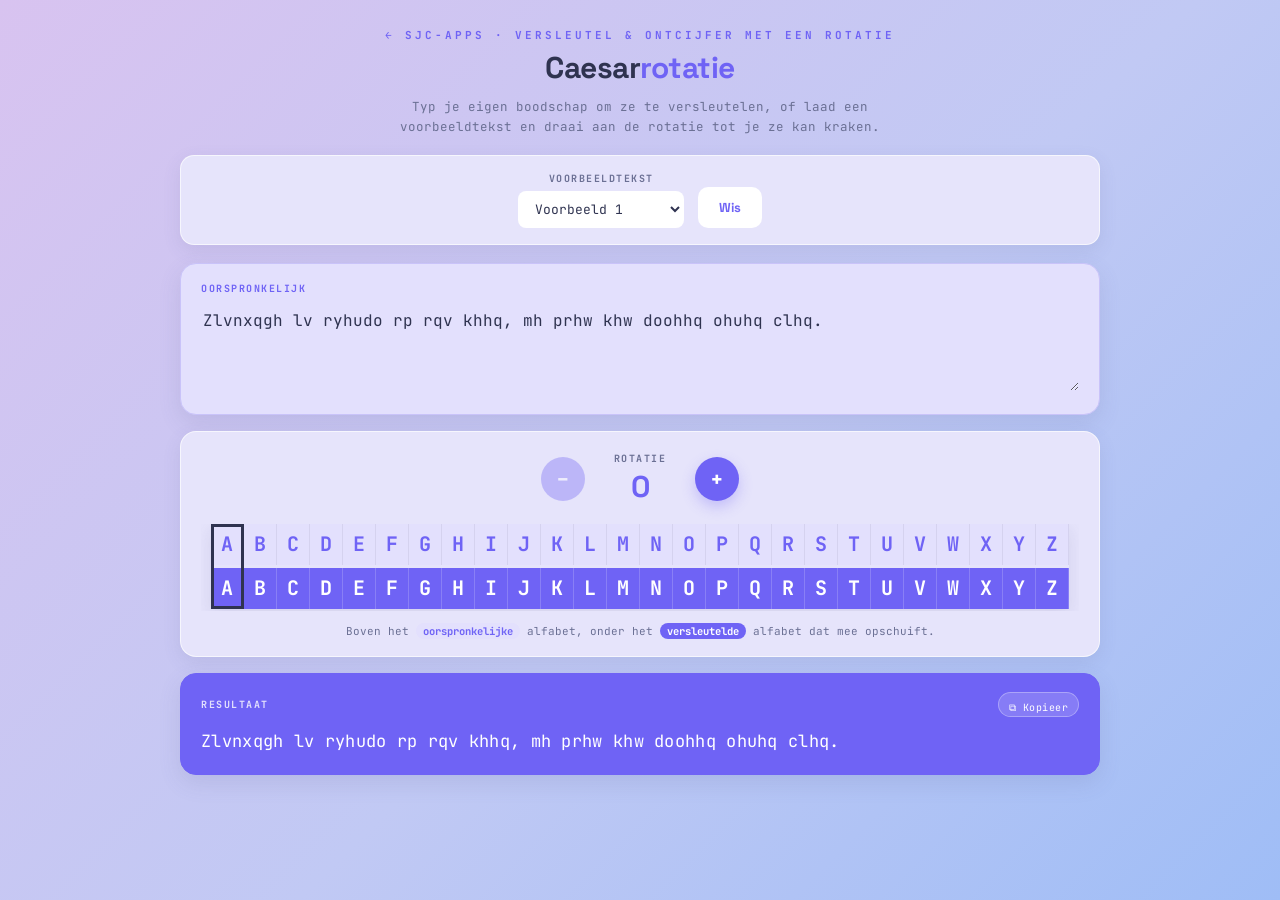
==== caesarrotatie/index.html @ 5bc73fb8 "Added caesar rot" ====
<!DOCTYPE html>
<html lang="nl">
<head>
<meta charset="UTF-8">
<meta name="viewport" content="width=device-width, initial-scale=1.0">
<title>Caesarrotatie</title>
<link rel="stylesheet" href="../shared/base.css">
<link rel="stylesheet" href="style.css">
</head>
<body>

<div class="wrap">
  <div class="masthead">
    <div class="eyebrow"><a href="../" style="color:inherit; text-decoration:none;">← sjc-apps</a> · versleutel & ontcijfer met een rotatie</div>
    <h1>Caesar<span class="sup">rotatie</span></h1>
    <p class="intro">Typ je eigen boodschap om ze te versleutelen, of laad een voorbeeldtekst en draai aan de rotatie tot je ze kan kraken.</p>
  </div>

  <div class="controls">
    <div class="control-group">
      <label for="preset-select">Voorbeeldtekst</label>
      <select id="preset-select"></select>
    </div>
    <button class="secondary" id="clear-btn">Wis</button>
  </div>

  <div class="text-panel input-panel">
    <div class="panel-label">
      <label for="input-text">Oorspronkelijk</label>
    </div>
    <textarea id="input-text" class="panel-input" rows="3" spellcheck="false"></textarea>
  </div>

  <div class="rotation-panel">
    <div class="rotation-control">
      <button class="step-btn" id="rot-minus" aria-label="Verminder rotatie">−</button>
      <div class="rotation-readout">
        <span class="label">Rotatie</span>
        <span class="rotation-value" id="rot-value">0</span>
      </div>
      <button class="step-btn" id="rot-plus" aria-label="Verhoog rotatie">+</button>
    </div>

    <div class="ring-wrap" id="ring-wrap">
      <div class="ring-inner">
        <div class="ring-rows">
          <div class="ring-top" id="ring-top"></div>
          <div class="ring-bottom-viewport">
            <div class="ring-bottom-strip" id="ring-bottom-strip"></div>
          </div>
        </div>
        <div class="anchor-frame"></div>
      </div>
    </div>
    <p class="ring-caption">Boven het <span class="tag tag-p1">oorspronkelijke</span> alfabet, onder het <span class="tag tag-p2">versleutelde</span> alfabet dat mee opschuift.</p>
  </div>

  <div class="text-panel result-panel">
    <div class="panel-label">
      Resultaat
      <button class="copy-btn" id="copy-btn" title="Kopieer resultaat">⧉ Kopieer</button>
    </div>
    <div class="panel-text" id="result-text"></div>
  </div>
</div>

<script>
(function(){
  const PRESETS = [
    { text: "Wiskunde is overal om ons heen, je moet het alleen leren zien.", key: 3 },
    { text: "Julius Caesar gebruikte deze versleuteling om berichten naar zijn generaals te sturen.", key: 7 },
    { text: "Het Sint-Jozefscollege in Aalst bestaat al meer dan honderd jaar.", key: 11 },
    { text: "Een goede sleutel onthoud je, een goed wachtwoord verzin je.", key: 5 },
    { text: "Elke letter van het alfabet schuift een vast aantal plaatsen op.", key: 9 },
    { text: "Met vijfentwintig mogelijke sleutels kraak je deze code met wat geduld.", key: 15 },
    { text: "Informatica en wiskunde gaan vaak hand in hand.", key: 2 },
    { text: "Als je dit kan lezen, heb je de juiste rotatie gevonden. Knap gedaan!", key: 20 }
  ];

  const presetSelect = document.getElementById('preset-select');
  const clearBtn = document.getElementById('clear-btn');
  const inputText = document.getElementById('input-text');
  const resultText = document.getElementById('result-text');
  const rotValue = document.getElementById('rot-value');
  const rotMinus = document.getElementById('rot-minus');
  const rotPlus = document.getElementById('rot-plus');
  const ringTop = document.getElementById('ring-top');
  const ringBottomStrip = document.getElementById('ring-bottom-strip');
  const copyBtn = document.getElementById('copy-btn');

  let rotation = 0;
  let currentPresetIndex = -1;

  function caesarShift(text, shift){
    const s = ((shift % 26) + 26) % 26;
    return text.replace(/[a-zA-Z]/g, (ch) => {
      const base = ch === ch.toUpperCase() ? 65 : 97;
      return String.fromCharCode((ch.charCodeAt(0) - base + s) % 26 + base);
    });
  }

  function buildRing(){
    ringTop.innerHTML = '';
    for (let i = 0; i < 26; i++){
      const cell = document.createElement('div');
      cell.className = 'ring-cell';
      cell.textContent = String.fromCharCode(65 + i);
      ringTop.appendChild(cell);
    }

    ringBottomStrip.innerHTML = '';
    for (let i = 0; i < 78; i++){
      const cell = document.createElement('div');
      cell.className = 'ring-cell';
      cell.textContent = String.fromCharCode(65 + (i % 26));
      ringBottomStrip.appendChild(cell);
    }
  }

  function populateSelect(){
    presetSelect.innerHTML = '';
    const placeholder = document.createElement('option');
    placeholder.value = -1;
    placeholder.textContent = '— eigen tekst —';
    presetSelect.appendChild(placeholder);
    PRESETS.forEach((_, i) => {
      const opt = document.createElement('option');
      opt.value = i;
      opt.textContent = `Voorbeeld ${i + 1}`;
      presetSelect.appendChild(opt);
    });
  }

  function updateResult(){
    resultText.textContent = caesarShift(inputText.value, rotation);
  }

  function setRotation(n){
    rotation = Math.max(0, Math.min(25, n));
    rotValue.textContent = rotation;
    document.documentElement.style.setProperty('--shift', rotation);
    rotMinus.disabled = rotation === 0;
    rotPlus.disabled = rotation === 25;
    updateResult();
  }

  function loadPreset(index){
    currentPresetIndex = index;
    inputText.value = caesarShift(PRESETS[index].text, PRESETS[index].key);
    presetSelect.value = index;
    setRotation(0);
  }

  presetSelect.addEventListener('change', () => {
    const v = parseInt(presetSelect.value, 10);
    if (v >= 0) loadPreset(v);
  });

  clearBtn.addEventListener('click', () => {
    inputText.value = '';
    currentPresetIndex = -1;
    presetSelect.value = -1;
    setRotation(0);
    inputText.focus();
  });

  inputText.addEventListener('input', () => {
    presetSelect.value = -1;
    currentPresetIndex = -1;
    updateResult();
  });

  rotMinus.addEventListener('click', () => setRotation(rotation - 1));
  rotPlus.addEventListener('click', () => setRotation(rotation + 1));

  document.getElementById('ring-wrap').addEventListener('wheel', (e) => {
    e.preventDefault();
    setRotation(rotation + (e.deltaY > 0 ? 1 : -1));
  }, { passive: false });

  copyBtn.addEventListener('click', () => {
    navigator.clipboard.writeText(resultText.textContent).then(() => {
      const original = copyBtn.textContent;
      copyBtn.textContent = '✓ Gekopieerd';
      setTimeout(() => { copyBtn.textContent = original; }, 1200);
    }).catch(() => {});
  });

  populateSelect();
  buildRing();
  loadPreset(0);
})();
</script>

</body>
</html>
---- shared/base.css ----
@import url('https://fonts.googleapis.com/css2?family=Space+Grotesk:wght@500;600;700&family=JetBrains+Mono:wght@400;500;700&display=swap');

:root{
  --bg-1: #d8c3f0;
  --bg-2: #c1c9f4;
  --bg-3: #9fbdf6;

  --panel: #e6e4fb;
  --panel-border: #ffffffaa;

  --tile: #ffffff;
  --tile-shadow: rgba(60, 66, 110, 0.16);
  --tile-text: #2f3350;

  --accent: #6f63f5;
  --accent-2: #8b7ff8;

  --p1: #6f63f5;
  --p1-soft: #e3e0fd;
  --p2: #ef8a3d;
  --p2-soft: #fde8d4;

  --correct: #55c793;
  --correct-bg: #d9f5e6;
  --wrong: #f0587a;
  --wrong-bg: #fcdfe6;
  --missed: #f0a93b;
  --missed-bg: #fdecd0;

  --text: #2f3350;
  --text-muted: #6b7094;
}

*{ box-sizing: border-box; }

html,body{
  margin:0;
  padding:0;
  min-height: 100vh;
  font-family: 'JetBrains Mono', monospace;
  color: var(--text);
}

body{
  display:flex;
  align-items:flex-start;
  justify-content:center;
  padding: 28px 14px;
  background: linear-gradient(135deg, var(--bg-1) 0%, var(--bg-2) 55%, var(--bg-3) 100%);
  background-attachment: fixed;
}

.wrap{
  width: 100%;
  max-width: 920px;
}

.masthead{ text-align:center; margin-bottom: 18px; }
.masthead .eyebrow{
  font-size: 11px; letter-spacing: 3px; color: var(--accent);
  text-transform: uppercase; margin-bottom: 6px; font-weight: 700;
}
.masthead h1{
  font-family: 'Space Grotesk', sans-serif; font-weight: 700;
  font-size: 30px; margin: 0; letter-spacing: -0.5px; color: var(--text);
}
.masthead h1 .sup{ color: var(--accent); }

.hud{
  display:flex;
  justify-content: center;
  align-items:center;
  gap: 28px;
  margin-bottom: 14px;
  padding: 12px 20px;
  background: var(--panel);
  border: 1px solid var(--panel-border);
  border-radius: 14px;
  box-shadow: 0 6px 18px rgba(90, 90, 150, 0.12);
  flex-wrap: wrap;
}
.hud-item{ display:flex; flex-direction:column; gap: 2px; align-items:center; }
.hud-item .label{ font-size: 10px; letter-spacing: 1.5px; text-transform: uppercase; color: var(--text-muted); }
.hud-item .value{ font-family:'Space Grotesk', sans-serif; font-size: 20px; font-weight: 700; }

.progress-dots{ display:grid; gap: 5px; margin-bottom: 14px; }
.progress-dots .pd{
  height: 8px; border-radius: 4px; background: #ffffff;
  border: 1px solid #d9d6f2; transition: background 0.2s, border-color 0.2s, transform 0.2s;
}
.progress-dots .pd.on,
.progress-dots .pd.done{ background: var(--correct); border-color: var(--correct); }
.progress-dots .pd.current{ background: var(--accent); border-color: var(--accent); transform: scaleY(1.3); }

.footer-row{
  display:flex; justify-content: center; align-items:center;
  margin-top: 14px; gap: 10px; text-align:center;
}
.hint{ font-size: 11px; color: var(--text-muted); line-height: 1.5; }

.overlay{
  position: fixed; inset: 0; background: rgba(60, 55, 100, 0.35); backdrop-filter: blur(2px);
  display:none; align-items:center; justify-content:center; padding: 20px; z-index: 10;
}
.overlay.show{ display:flex; }

.notice{
  position: fixed;
  top: 16px;
  left: 50%;
  transform: translateX(-50%) translateY(-16px);
  z-index: 15;
  width: calc(100% - 28px);
  max-width: 400px;
  opacity: 0;
  pointer-events: none;
  transition: opacity 0.3s, transform 0.3s;
}
.notice.show{
  opacity: 1;
  transform: translateX(-50%) translateY(0);
  pointer-events: auto;
}
.notice .card{
  padding: 20px 22px;
  box-shadow: 0 14px 34px rgba(60, 55, 100, 0.32);
}
.notice .card .icon{ font-size: 26px; margin-bottom: 2px; }
.notice .card h2{ font-size: 17px; margin-bottom: 5px; }
.notice .card p{ font-size: 12px; margin-bottom: 14px; }
.notice .card .stat-row{ margin-bottom: 14px; gap: 18px; }
.notice .card .stat .n{ font-size: 19px; }
.notice button.primary{ padding: 9px 20px; font-size: 13px; }

.card{
  background: #ffffff; border: 1px solid var(--panel-border); border-radius: 20px;
  padding: 32px 28px; max-width: 400px; width:100%; text-align:center;
  box-shadow: 0 20px 50px rgba(60, 55, 100, 0.28);
}
.card .icon{ font-family:'Space Grotesk', sans-serif; font-size: 38px; font-weight: 700; margin-bottom: 6px; }
.card.start .icon{ color: var(--accent); }
.card.over .icon{ color: var(--wrong); }
.card.win .icon{ color: var(--correct); }

.card h2{ font-family:'Space Grotesk', sans-serif; margin: 0 0 8px; font-size: 22px; }
.card p{ color: var(--text-muted); font-size: 13px; line-height: 1.6; margin: 0 0 20px; }
.card .stat-row{ display:flex; justify-content:center; gap: 22px; margin-bottom: 22px; }
.card .stat{ display:flex; flex-direction:column; gap: 2px; }
.card .stat .n{ font-family:'Space Grotesk', sans-serif; font-size: 24px; font-weight: 700; color: var(--accent); }
.card .stat .l{ font-size: 10px; letter-spacing: 1px; text-transform: uppercase; color: var(--text-muted); }

button.primary{
  font-family:'Space Grotesk', sans-serif; font-weight: 700; font-size: 14px;
  color: #ffffff; background: var(--accent); border: none; border-radius: 10px;
  padding: 12px 26px; cursor: pointer; transition: transform 0.1s, filter 0.15s;
  box-shadow: 0 8px 18px rgba(111, 99, 245, 0.35);
}
button.primary:hover{ filter: brightness(1.06); }
button.primary:active{ transform: scale(0.97); }

@media (prefers-reduced-motion: reduce){
  *{ animation-duration: 0.01ms !important; transition-duration: 0.01ms !important; }
}
---- caesarrotatie/style.css ----
.intro{
  font-size: 12.5px;
  color: var(--text-muted);
  line-height: 1.6;
  max-width: 480px;
  margin: 10px auto 0;
}

.controls{
  display:flex;
  gap: 14px;
  flex-wrap: wrap;
  justify-content: center;
  align-items: flex-end;
  margin-bottom: 18px;
  padding: 16px 20px;
  background: var(--panel);
  border: 1px solid var(--panel-border);
  border-radius: 14px;
  box-shadow: 0 6px 18px rgba(90, 90, 150, 0.12);
}

.control-group{ display:flex; flex-direction:column; gap: 6px; align-items:center; }
.control-group label{
  font-size: 10px; letter-spacing: 1.5px; text-transform: uppercase;
  color: var(--text-muted); font-weight: 700;
}

select#preset-select{
  padding: 8px 12px;
  border: 1px solid var(--panel-border);
  border-radius: 8px;
  font-family: 'JetBrains Mono', monospace;
  font-size: 13px;
  background: #ffffff;
  color: var(--text);
  cursor: pointer;
}

button.secondary{
  font-family:'Space Grotesk', sans-serif; font-weight: 700; font-size: 13px;
  color: var(--accent); background: #ffffff; border: 1px solid var(--panel-border);
  border-radius: 10px; padding: 11px 20px; cursor: pointer;
  transition: transform 0.1s, background 0.15s;
}
button.secondary:hover{ background: var(--panel); }
button.secondary:active{ transform: scale(0.97); }

.text-panel{
  background: #ffffff;
  border: 1px solid var(--panel-border);
  border-radius: 16px;
  padding: 18px 20px;
  margin-bottom: 16px;
  box-shadow: 0 8px 22px rgba(90, 90, 150, 0.14);
}

.text-panel.input-panel{
  background: var(--p1-soft);
  border-color: #c9c3f9;
}
.text-panel.input-panel .panel-label{ color: var(--p1); }

.text-panel.result-panel{
  background: var(--accent);
  border-color: var(--accent);
}
.text-panel.result-panel .panel-label{ color: #ffffffcc; }
.text-panel.result-panel .panel-text{ color: #ffffff; }

.panel-label{
  display:flex;
  align-items:center;
  justify-content: space-between;
  gap: 10px;
  flex-wrap: wrap;
  font-size: 10px;
  letter-spacing: 1.5px;
  text-transform: uppercase;
  color: var(--text-muted);
  font-weight: 700;
  margin-bottom: 10px;
}

.tag{
  text-transform: none;
  letter-spacing: 0;
  font-weight: 700;
  padding: 1px 7px;
  border-radius: 999px;
  font-size: 10.5px;
}
.tag-p1{ background: var(--p1-soft); color: var(--p1); }
.tag-p2{ background: var(--accent); color: #ffffff; }

.copy-btn{
  font-family: 'JetBrains Mono', monospace;
  font-size: 10px;
  letter-spacing: 0.5px;
  text-transform: none;
  color: var(--accent);
  background: var(--panel);
  border: 1px solid var(--panel-border);
  border-radius: 999px;
  padding: 8px 10px 2px 10px;
  cursor: pointer;
  transition: background 0.15s;
}
.copy-btn:hover{ background: #ffffff; }

.result-panel .copy-btn{
  color: #ffffff;
  background: rgba(255, 255, 255, 0.16);
  border-color: rgba(255, 255, 255, 0.3);
}
.result-panel .copy-btn:hover{ background: rgba(255, 255, 255, 0.26); }

.panel-input{
  width: 100%;
  border: none;
  outline: none;
  resize: vertical;
  font-family: 'JetBrains Mono', monospace;
  font-size: clamp(14px, 3.4vw, 16px);
  line-height: 1.7;
  color: var(--text);
  background: transparent;
}

.panel-text{
  font-family: 'JetBrains Mono', monospace;
  font-size: clamp(14px, 3.4vw, 17px);
  line-height: 1.7;
  letter-spacing: 0.3px;
  color: var(--text);
  word-wrap: break-word;
  min-height: 1.7em;
}

.rotation-panel{
  background: var(--panel);
  border: 1px solid var(--panel-border);
  border-radius: 16px;
  padding: 20px 20px 16px;
  margin-bottom: 16px;
  box-shadow: 0 6px 18px rgba(90, 90, 150, 0.12);
}

.rotation-control{
  display:flex;
  justify-content:center;
  align-items:center;
  gap: 20px;
  margin-bottom: 18px;
}

.rotation-readout{
  display:flex;
  flex-direction: column;
  align-items:center;
  gap: 2px;
  min-width: 70px;
}
.rotation-readout .label{
  font-size: 10px; letter-spacing: 1.5px; text-transform: uppercase;
  color: var(--text-muted); font-weight: 700;
}
.rotation-value{
  font-family: 'Space Grotesk', sans-serif;
  font-weight: 700;
  font-size: 30px;
  color: var(--accent);
}

.step-btn{
  flex: 0 0 auto;
  width: 44px;
  height: 44px;
  border-radius: 50%;
  border: none;
  background: var(--accent);
  color: #ffffff;
  font-family: 'Space Grotesk', sans-serif;
  font-weight: 700;
  font-size: 22px;
  cursor: pointer;
  box-shadow: 0 6px 14px rgba(111, 99, 245, 0.3);
  transition: transform 0.1s, filter 0.15s, opacity 0.15s;
}
.step-btn:hover:not(:disabled){ filter: brightness(1.06); }
.step-btn:active:not(:disabled){ transform: scale(0.93); }
.step-btn:disabled{ opacity: 0.35; cursor: default; box-shadow: none; }

.ring-wrap{
  --cell-w: clamp(24px, 5.2vw, 33px);
  --cell-h: clamp(30px, 6.2vw, 41px);
  --row-gap: 3px;
  overflow-x: auto;
  padding-bottom: 2px;
}

.ring-inner{
  position: relative;
  width: calc(26 * var(--cell-w));
  margin: 0 auto;
}

.ring-rows{
  box-shadow: 0 6px 16px rgba(90, 90, 150, 0.14);
}

.ring-top, .ring-bottom-viewport{
  display: flex;
  width: calc(26 * var(--cell-w));
}

.ring-top{ margin-bottom: var(--row-gap); }

.ring-bottom-viewport{ overflow: hidden; }

.ring-bottom-strip{
  display:flex;
  transform: translateX(calc(-1 * (26 + var(--shift, 0)) * var(--cell-w)));
  transition: transform 0.4s cubic-bezier(0.22, 1, 0.36, 1);
}

.ring-cell{
  flex: 0 0 auto;
  width: var(--cell-w);
  height: var(--cell-h);
  display:flex;
  align-items:center;
  justify-content:center;
  font-family: 'JetBrains Mono', monospace;
  font-weight: 700;
  font-size: clamp(14px, 3vw, 20px);
  border-right: 1px solid rgba(47, 51, 80, 0.08);
}

.ring-top .ring-cell{
  background: var(--p1-soft);
  color: var(--p1);
}

.ring-bottom-strip .ring-cell{
  background: var(--accent);
  color: #ffffff;
  border-right-color: rgba(255, 255, 255, 0.18);
}

.anchor-frame{
  position: absolute;
  left: 0;
  top: 0;
  width: var(--cell-w);
  height: calc(2 * var(--cell-h) + var(--row-gap));
  border: 3px solid var(--text);
  box-sizing: border-box;
  pointer-events: none;
  z-index: 3;
}

.ring-caption{
  text-align:center;
  font-size: 11px;
  color: var(--text-muted);
  line-height: 1.6;
  margin: 12px 4px 0;
}
.ring-caption strong{ color: var(--text); }

.footer-row{ margin-top: 4px; }
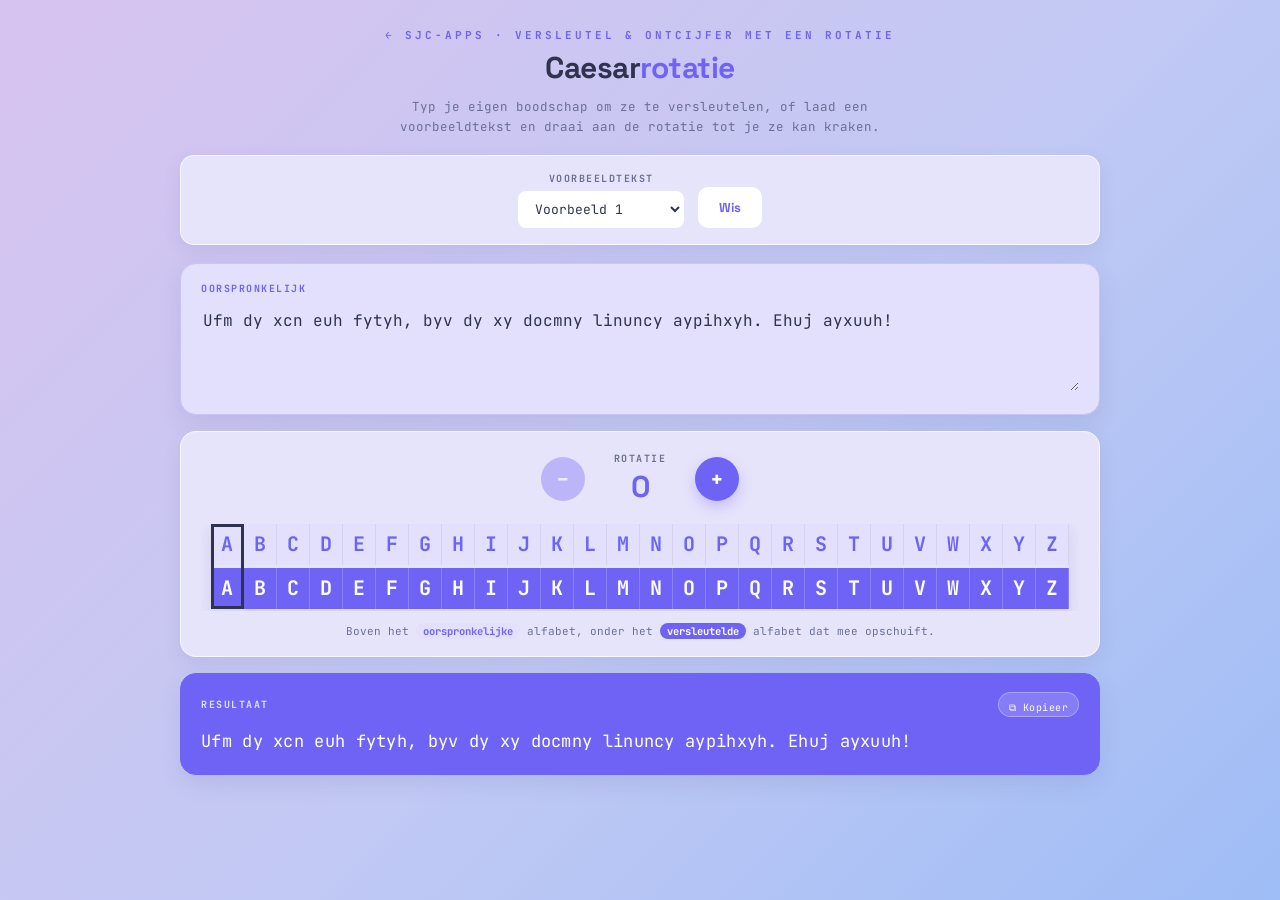
==== commit 5423f18c: "Update preset texts in Caesar rotation game" ====
--- a/caesarrotatie/index.html
+++ b/caesarrotatie/index.html
@@ -67,14 +67,14 @@
 <script>
 (function(){
   const PRESETS = [
-    { text: "Wiskunde is overal om ons heen, je moet het alleen leren zien.", key: 3 },
+    { text: "Als je dit kan lezen, heb je de juiste rotatie gevonden. Knap gedaan!", key: 20 },
+    { text: "De legioenen trekken onder volle maan naar de Donau.", key: 3 },
     { text: "Julius Caesar gebruikte deze versleuteling om berichten naar zijn generaals te sturen.", key: 7 },
-    { text: "Het Sint-Jozefscollege in Aalst bestaat al meer dan honderd jaar.", key: 11 },
+    { text: "Een envelop is verstuurd naar de derde kluis in het stadhuis.", key: 11 },
     { text: "Een goede sleutel onthoud je, een goed wachtwoord verzin je.", key: 5 },
-    { text: "Elke letter van het alfabet schuift een vast aantal plaatsen op.", key: 9 },
+    { text: "Afspraak op het bankje in het park was een spion met de plannen van het nieuwe wapensysteem. Laat hem niet ontspannen.", key: 9 },
     { text: "Met vijfentwintig mogelijke sleutels kraak je deze code met wat geduld.", key: 15 },
-    { text: "Informatica en wiskunde gaan vaak hand in hand.", key: 2 },
-    { text: "Als je dit kan lezen, heb je de juiste rotatie gevonden. Knap gedaan!", key: 20 }
+    { text: "Uw tweestapsverficatie code is ADF GKE, deze blijft een minuut geldig.", key: 2 }
   ];
 
   const presetSelect = document.getElementById('preset-select');
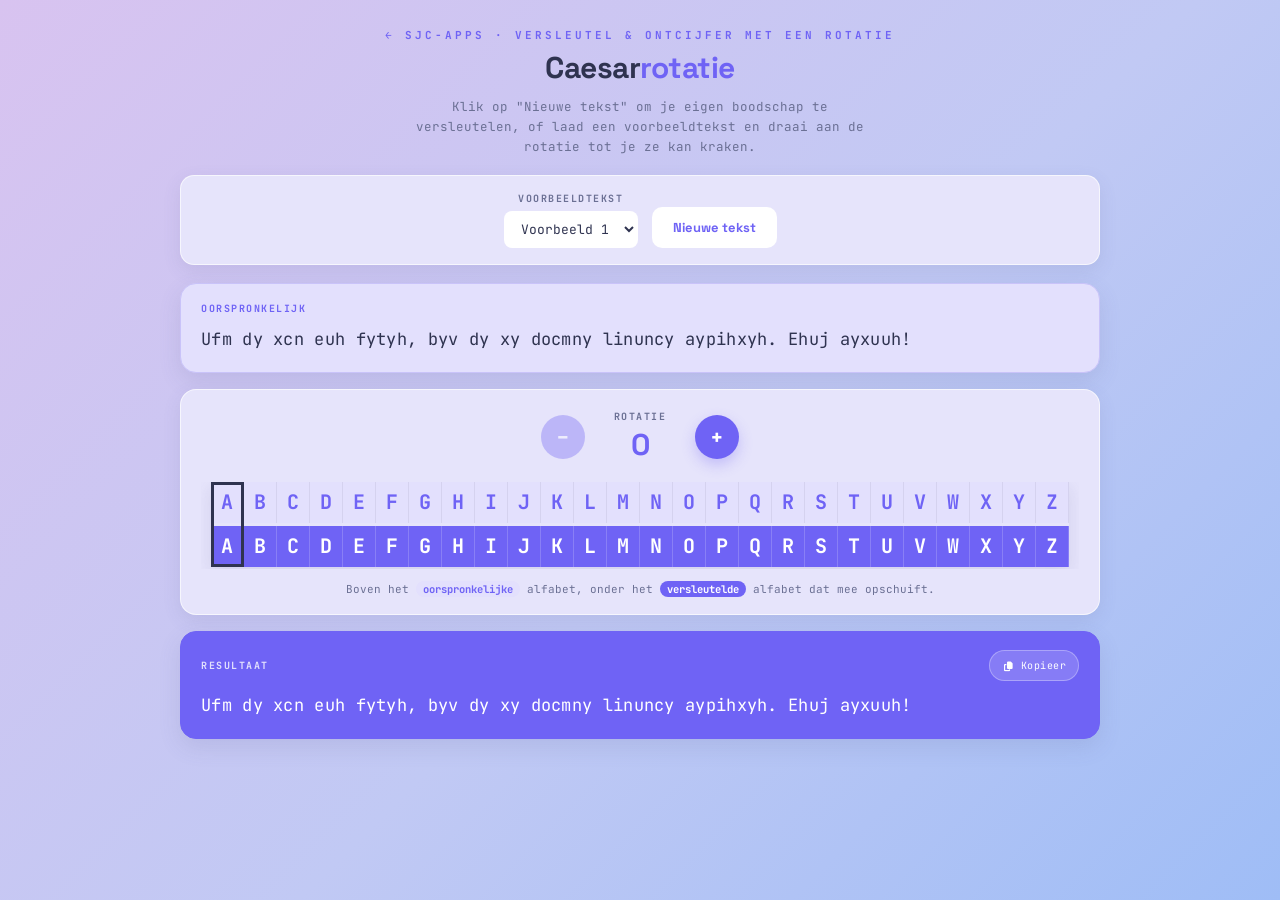
==== commit 8d240b9d: "Add custom text modal and update UI elements in Caesar rotation game" ====
--- a/caesarrotatie/index.html
+++ b/caesarrotatie/index.html
@@ -6,6 +6,7 @@
 <title>Caesarrotatie</title>
 <link rel="stylesheet" href="../shared/base.css">
 <link rel="stylesheet" href="style.css">
+<link rel="stylesheet" href="https://cdnjs.cloudflare.com/ajax/libs/font-awesome/6.5.2/css/all.min.css" crossorigin="anonymous" referrerpolicy="no-referrer">
 </head>
 <body>
 
@@ -13,7 +14,7 @@
   <div class="masthead">
     <div class="eyebrow"><a href="../" style="color:inherit; text-decoration:none;">← sjc-apps</a> · versleutel & ontcijfer met een rotatie</div>
     <h1>Caesar<span class="sup">rotatie</span></h1>
-    <p class="intro">Typ je eigen boodschap om ze te versleutelen, of laad een voorbeeldtekst en draai aan de rotatie tot je ze kan kraken.</p>
+    <p class="intro">Klik op "Nieuwe tekst" om je eigen boodschap te versleutelen, of laad een voorbeeldtekst en draai aan de rotatie tot je ze kan kraken.</p>
   </div>
 
   <div class="controls">
@@ -21,14 +22,12 @@
       <label for="preset-select">Voorbeeldtekst</label>
       <select id="preset-select"></select>
     </div>
-    <button class="secondary" id="clear-btn">Wis</button>
+    <button class="secondary" id="new-text-btn">Nieuwe tekst</button>
   </div>
 
   <div class="text-panel input-panel">
-    <div class="panel-label">
-      <label for="input-text">Oorspronkelijk</label>
-    </div>
-    <textarea id="input-text" class="panel-input" rows="3" spellcheck="false"></textarea>
+    <div class="panel-label">Oorspronkelijk</div>
+    <div class="panel-text" id="input-text"></div>
   </div>
 
   <div class="rotation-panel">
@@ -58,9 +57,22 @@
   <div class="text-panel result-panel">
     <div class="panel-label">
       Resultaat
-      <button class="copy-btn" id="copy-btn" title="Kopieer resultaat">⧉ Kopieer</button>
+      <button class="copy-btn" id="copy-btn" title="Kopieer resultaat"><i class="fa-solid fa-copy fa-fw" id="copy-icon"></i><span id="copy-label">Kopieer</span></button>
     </div>
     <div class="panel-text" id="result-text"></div>
+  </div>
+</div>
+
+<div class="overlay" id="custom-overlay">
+  <div class="card start custom-card">
+    <div class="icon">✎</div>
+    <h2>Eigen boodschap</h2>
+    <p>Typ of plak je eigen boodschap. Ze wordt meteen versleuteld met de huidige rotatie.</p>
+    <textarea id="custom-text" rows="5" spellcheck="false" placeholder="Typ hier je eigen boodschap…"></textarea>
+    <div class="modal-actions">
+      <button class="secondary" id="custom-cancel-btn">Annuleren</button>
+      <button class="primary" id="use-text-btn">Gebruiken</button>
+    </div>
   </div>
 </div>
 
@@ -78,7 +90,7 @@
   ];
 
   const presetSelect = document.getElementById('preset-select');
-  const clearBtn = document.getElementById('clear-btn');
+  const newTextBtn = document.getElementById('new-text-btn');
   const inputText = document.getElementById('input-text');
   const resultText = document.getElementById('result-text');
   const rotValue = document.getElementById('rot-value');
@@ -87,9 +99,15 @@
   const ringTop = document.getElementById('ring-top');
   const ringBottomStrip = document.getElementById('ring-bottom-strip');
   const copyBtn = document.getElementById('copy-btn');
+  const copyIcon = document.getElementById('copy-icon');
+  const copyLabel = document.getElementById('copy-label');
+  const customOverlay = document.getElementById('custom-overlay');
+  const customText = document.getElementById('custom-text');
+  const useTextBtn = document.getElementById('use-text-btn');
+  const customCancelBtn = document.getElementById('custom-cancel-btn');
 
   let rotation = 0;
-  let currentPresetIndex = -1;
+  let sourceText = '';
 
   function caesarShift(text, shift){
     const s = ((shift % 26) + 26) % 26;
@@ -119,20 +137,22 @@
 
   function populateSelect(){
     presetSelect.innerHTML = '';
-    const placeholder = document.createElement('option');
-    placeholder.value = -1;
-    placeholder.textContent = '— eigen tekst —';
-    presetSelect.appendChild(placeholder);
     PRESETS.forEach((_, i) => {
       const opt = document.createElement('option');
       opt.value = i;
       opt.textContent = `Voorbeeld ${i + 1}`;
       presetSelect.appendChild(opt);
     });
+    const customOpt = document.createElement('option');
+    customOpt.value = 'custom';
+    customOpt.textContent = 'Eigen tekst';
+    customOpt.disabled = true;
+    customOpt.hidden = true;
+    presetSelect.appendChild(customOpt);
   }
 
   function updateResult(){
-    resultText.textContent = caesarShift(inputText.value, rotation);
+    resultText.textContent = caesarShift(sourceText, rotation);
   }
 
   function setRotation(n){
@@ -145,29 +165,44 @@
   }
 
   function loadPreset(index){
-    currentPresetIndex = index;
-    inputText.value = caesarShift(PRESETS[index].text, PRESETS[index].key);
+    sourceText = caesarShift(PRESETS[index].text, PRESETS[index].key);
+    inputText.textContent = sourceText;
     presetSelect.value = index;
     setRotation(0);
   }
 
+  function openCustomModal(){
+    customText.value = '';
+    customOverlay.classList.add('show');
+    customText.focus();
+  }
+
+  function closeCustomModal(){
+    customOverlay.classList.remove('show');
+  }
+
   presetSelect.addEventListener('change', () => {
-    const v = parseInt(presetSelect.value, 10);
-    if (v >= 0) loadPreset(v);
-  });
-
-  clearBtn.addEventListener('click', () => {
-    inputText.value = '';
-    currentPresetIndex = -1;
-    presetSelect.value = -1;
+    loadPreset(parseInt(presetSelect.value, 10));
+  });
+
+  newTextBtn.addEventListener('click', openCustomModal);
+
+  useTextBtn.addEventListener('click', () => {
+    presetSelect.value = 'custom';
+    sourceText = customText.value;
+    inputText.textContent = sourceText;
     setRotation(0);
-    inputText.focus();
-  });
-
-  inputText.addEventListener('input', () => {
-    presetSelect.value = -1;
-    currentPresetIndex = -1;
-    updateResult();
+    customOverlay.classList.remove('show');
+  });
+
+  customCancelBtn.addEventListener('click', closeCustomModal);
+
+  customOverlay.addEventListener('click', (e) => {
+    if (e.target === customOverlay) closeCustomModal();
+  });
+
+  document.addEventListener('keydown', (e) => {
+    if (e.key === 'Escape' && customOverlay.classList.contains('show')) closeCustomModal();
   });
 
   rotMinus.addEventListener('click', () => setRotation(rotation - 1));
@@ -180,9 +215,12 @@
 
   copyBtn.addEventListener('click', () => {
     navigator.clipboard.writeText(resultText.textContent).then(() => {
-      const original = copyBtn.textContent;
-      copyBtn.textContent = '✓ Gekopieerd';
-      setTimeout(() => { copyBtn.textContent = original; }, 1200);
+      copyIcon.className = 'fa-solid fa-check fa-fw';
+      copyLabel.textContent = 'Gekopieerd';
+      setTimeout(() => {
+        copyIcon.className = 'fa-solid fa-copy fa-fw';
+        copyLabel.textContent = 'Kopieer';
+      }, 1200);
     }).catch(() => {});
   });
 
--- a/caesarrotatie/style.css
+++ b/caesarrotatie/style.css
@@ -45,6 +45,33 @@
 }
 button.secondary:hover{ background: var(--panel); }
 button.secondary:active{ transform: scale(0.97); }
+
+/* custom text modal */
+.custom-card{ max-width: 480px; text-align: left; }
+.custom-card .icon{ text-align: center; }
+.custom-card h2{ text-align: center; }
+.custom-card p{ text-align: center; }
+
+.custom-card textarea{
+  width: 100%;
+  border: 1px solid var(--panel-border);
+  border-radius: 10px;
+  padding: 10px 12px;
+  resize: vertical;
+  font-family: 'JetBrains Mono', monospace;
+  font-size: 13px;
+  line-height: 1.6;
+  color: var(--text);
+  background: var(--panel);
+  margin-bottom: 16px;
+}
+
+.modal-actions{
+  display:flex;
+  justify-content: center;
+  gap: 10px;
+}
+.modal-actions button{ padding: 11px 20px; }
 
 .text-panel{
   background: #ffffff;
@@ -94,6 +121,9 @@
 .tag-p2{ background: var(--accent); color: #ffffff; }
 
 .copy-btn{
+  display: inline-flex;
+  align-items: center;
+  gap: 6px;
   font-family: 'JetBrains Mono', monospace;
   font-size: 10px;
   letter-spacing: 0.5px;
@@ -102,7 +132,7 @@
   background: var(--panel);
   border: 1px solid var(--panel-border);
   border-radius: 999px;
-  padding: 8px 10px 2px 10px;
+  padding: 8px 12px;
   cursor: pointer;
   transition: background 0.15s;
 }
@@ -114,18 +144,6 @@
   border-color: rgba(255, 255, 255, 0.3);
 }
 .result-panel .copy-btn:hover{ background: rgba(255, 255, 255, 0.26); }
-
-.panel-input{
-  width: 100%;
-  border: none;
-  outline: none;
-  resize: vertical;
-  font-family: 'JetBrains Mono', monospace;
-  font-size: clamp(14px, 3.4vw, 16px);
-  line-height: 1.7;
-  color: var(--text);
-  background: transparent;
-}
 
 .panel-text{
   font-family: 'JetBrains Mono', monospace;
